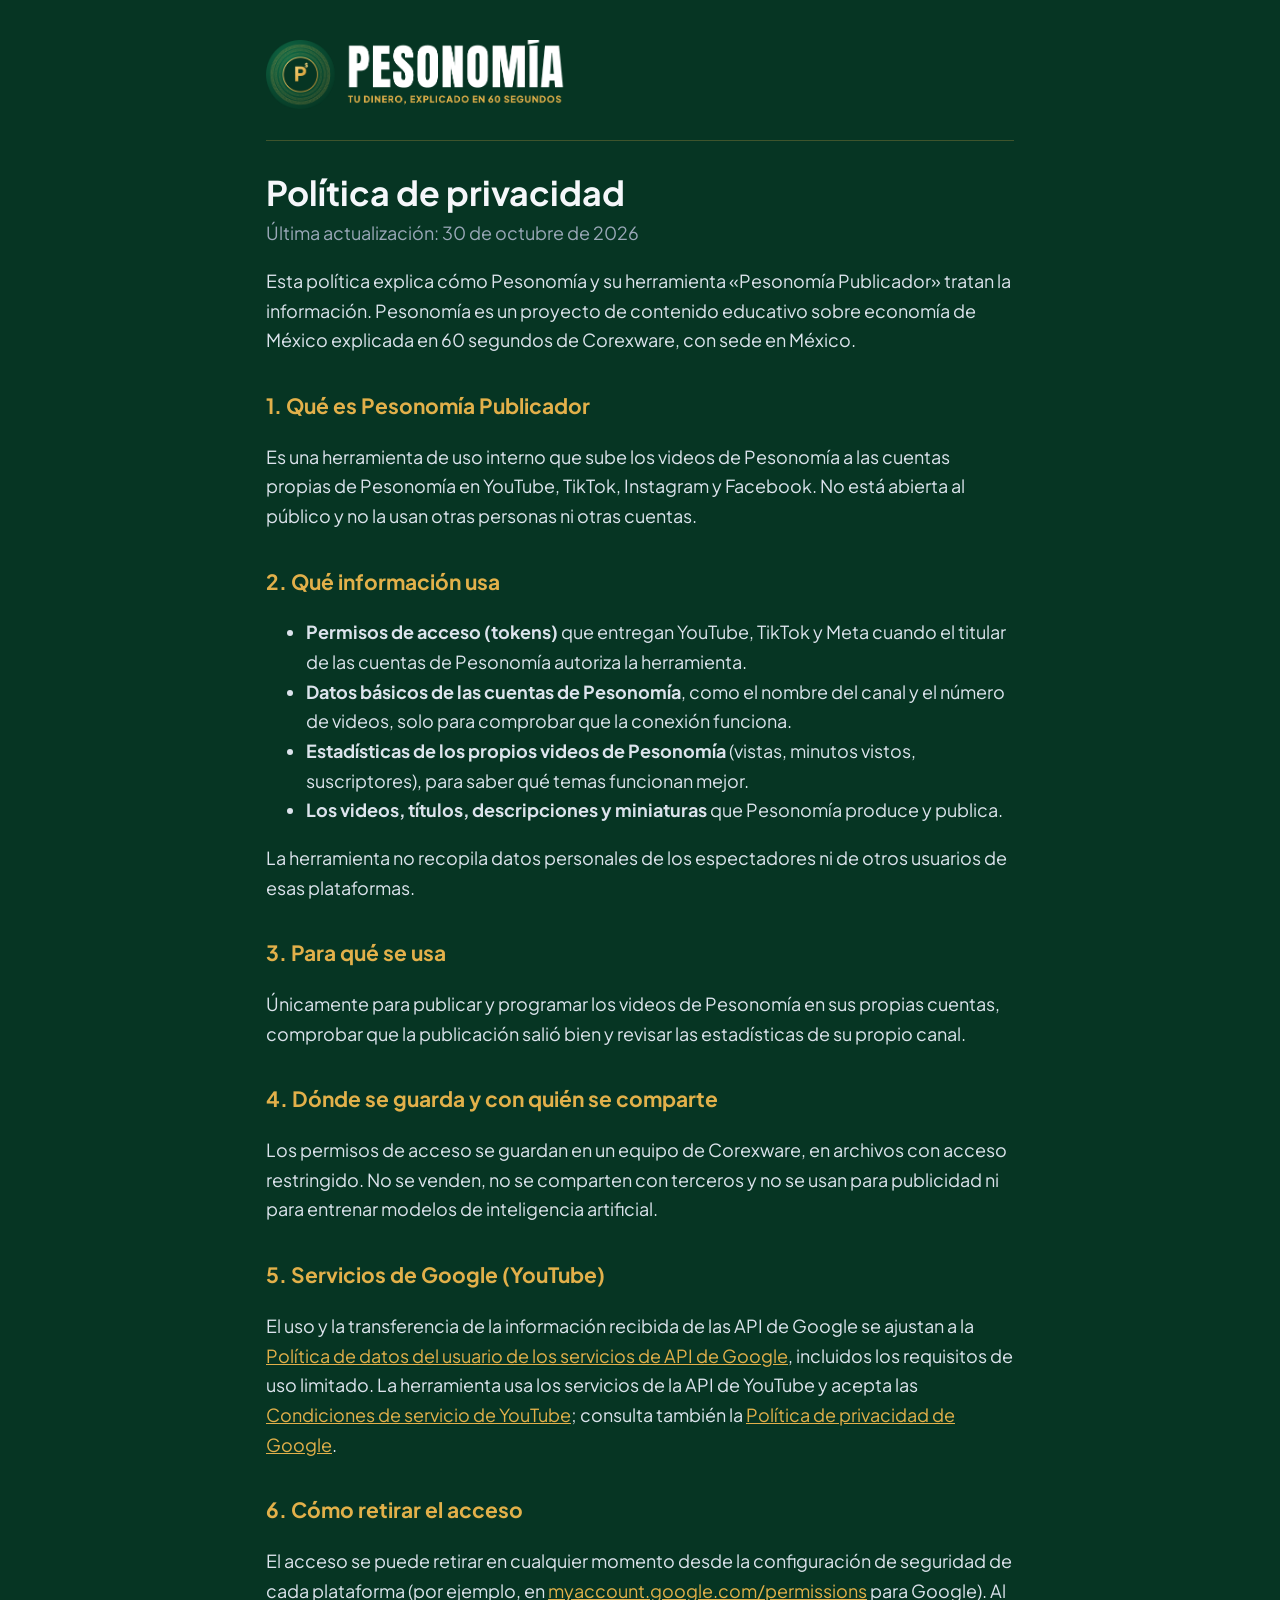
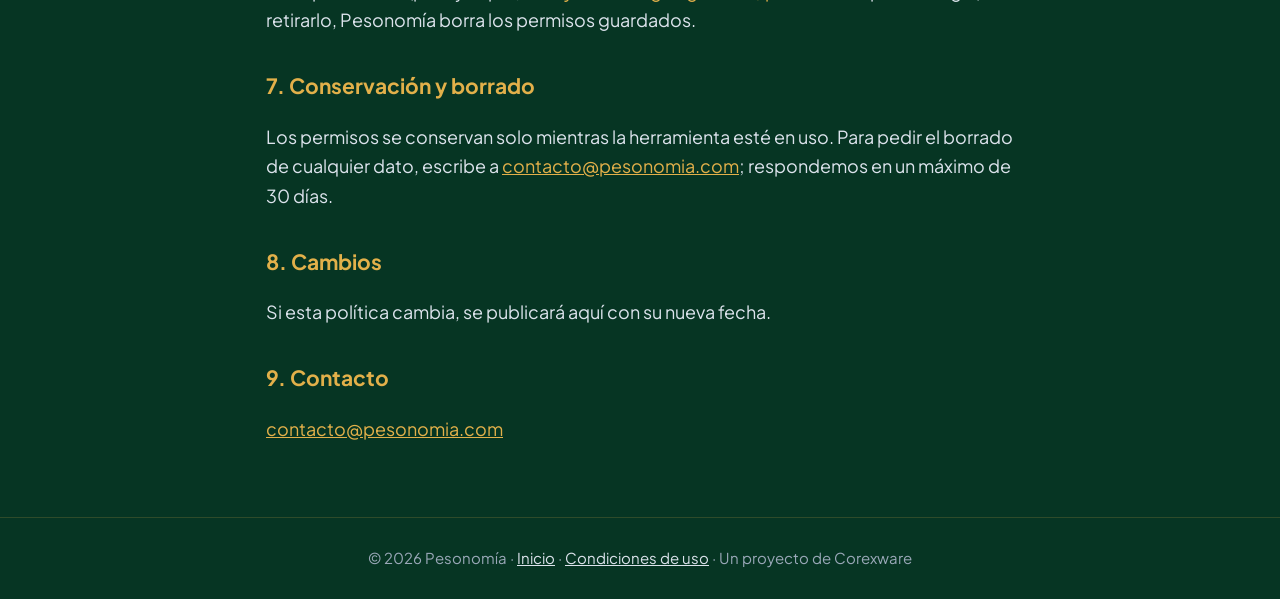
==== privacidad.html @ 996c8a43 "Página web de Pesonomía Co-Authored-By: Claude Opus 5.5 <noreply@anthropic.com>" ====
<!doctype html>
<html lang="es">
<head>
<meta charset="utf-8">
<meta name="viewport" content="width=device-width, initial-scale=1">
<title>Política de privacidad · Pesonomía</title>
<link rel="icon" href="icono.png" type="image/png">
<link rel="preconnect" href="https://fonts.googleapis.com">
<link rel="preconnect" href="https://fonts.gstatic.com" crossorigin>
<link href="https://fonts.googleapis.com/css2?family=Plus+Jakarta+Sans:wght@400;700&display=swap" rel="stylesheet">
<link rel="stylesheet" href="estilo.css">
</head>
<body class="">
<main class="legal">
  <header><a href="index.html"><img src="logo.png" alt="Pesonomía"></a></header>

  <h1>Política de privacidad</h1>
  <p class="fecha">Última actualización: 30 de octubre de 2026</p>

  <p>Esta política explica cómo Pesonomía y su herramienta «Pesonomía Publicador» tratan la información. Pesonomía es un proyecto de contenido educativo sobre economía de México explicada en 60 segundos de Corexware, con sede en México.</p>

  <h2>1. Qué es Pesonomía Publicador</h2>
  <p>Es una herramienta de uso interno que sube los videos de Pesonomía a las cuentas propias de Pesonomía en YouTube, TikTok, Instagram y Facebook. No está abierta al público y no la usan otras personas ni otras cuentas.</p>

  <h2>2. Qué información usa</h2>
  <ul>
    <li><strong>Permisos de acceso (tokens)</strong> que entregan YouTube, TikTok y Meta cuando el titular de las cuentas de Pesonomía autoriza la herramienta.</li>
    <li><strong>Datos básicos de las cuentas de Pesonomía</strong>, como el nombre del canal y el número de videos, solo para comprobar que la conexión funciona.</li>
    <li><strong>Estadísticas de los propios videos de Pesonomía</strong> (vistas, minutos vistos, suscriptores), para saber qué temas funcionan mejor.</li>
    <li><strong>Los videos, títulos, descripciones y miniaturas</strong> que Pesonomía produce y publica.</li>
  </ul>
  <p>La herramienta no recopila datos personales de los espectadores ni de otros usuarios de esas plataformas.</p>

  <h2>3. Para qué se usa</h2>
  <p>Únicamente para publicar y programar los videos de Pesonomía en sus propias cuentas, comprobar que la publicación salió bien y revisar las estadísticas de su propio canal.</p>

  <h2>4. Dónde se guarda y con quién se comparte</h2>
  <p>Los permisos de acceso se guardan en un equipo de Corexware, en archivos con acceso restringido. No se venden, no se comparten con terceros y no se usan para publicidad ni para entrenar modelos de inteligencia artificial.</p>

  <h2>5. Servicios de Google (YouTube)</h2>
  <p>El uso y la transferencia de la información recibida de las API de Google se ajustan a la <a href="https://developers.google.com/terms/api-services-user-data-policy">Política de datos del usuario de los servicios de API de Google</a>, incluidos los requisitos de uso limitado. La herramienta usa los servicios de la API de YouTube y acepta las <a href="https://www.youtube.com/t/terms">Condiciones de servicio de YouTube</a>; consulta también la <a href="https://policies.google.com/privacy">Política de privacidad de Google</a>.</p>

  <h2>6. Cómo retirar el acceso</h2>
  <p>El acceso se puede retirar en cualquier momento desde la configuración de seguridad de cada plataforma (por ejemplo, en <a href="https://myaccount.google.com/permissions">myaccount.google.com/permissions</a> para Google). Al retirarlo, Pesonomía borra los permisos guardados.</p>

  <h2 id="borrado">7. Conservación y borrado</h2>
  <p>Los permisos se conservan solo mientras la herramienta esté en uso. Para pedir el borrado de cualquier dato, escribe a <a href="mailto:contacto@pesonomia.com">contacto@pesonomia.com</a>; respondemos en un máximo de 30 días.</p>

  <h2>8. Cambios</h2>
  <p>Si esta política cambia, se publicará aquí con su nueva fecha.</p>

  <h2>9. Contacto</h2>
  <p><a href="mailto:contacto@pesonomia.com">contacto@pesonomia.com</a></p>
</main>
<footer>© 2026 Pesonomía · <a href="index.html">Inicio</a> · <a href="terminos.html">Condiciones de uso</a> · Un proyecto de Corexware</footer>
</body>
</html>
---- estilo.css ----
:root {
  --fondo: #063523;
  --fondo-2: #0F6B47;
  --acento: #E2B04A;
  --acento-2: #F6D27A;
  --claro: #F5F7FA;
  --texto: #DCE3EC;
  --suave: #9AA8B8;
}
* { box-sizing: border-box; }
html, body { margin: 0; }
body {
  background: var(--fondo);
  color: var(--texto);
  font-family: "Plus Jakarta Sans", system-ui, -apple-system, "Segoe UI", sans-serif;
  font-size: 18px;
  line-height: 1.65;
}
a { color: var(--acento); }
a:hover { color: var(--claro); }

/* Portada */
.portada {
  min-height: 100vh;
  display: flex;
  flex-direction: column;
  align-items: center;
  justify-content: center;
  text-align: center;
  padding: 48px 16px;
  background:
    radial-gradient(ellipse at 50% 35%, color-mix(in srgb, var(--fondo-2) 85%, transparent) 0%, var(--fondo) 72%);
}
.portada img.logo { width: min(620px, 92vw); height: auto; }
.portada p.gancho { max-width: 660px; font-size: clamp(18px, 2.4vw, 22px); color: var(--claro); margin: 28px auto 32px; }
.botones { display: flex; gap: 12px; flex-wrap: wrap; justify-content: center; }
.boton {
  display: inline-block;
  padding: 12px 24px;
  border-radius: 999px;
  font-weight: 700;
  text-decoration: none;
  background: var(--acento);
  color: var(--fondo);
}
.boton:hover { background: var(--claro); color: var(--fondo); }
.boton.secundario { background: transparent; color: var(--claro); border: 2px solid color-mix(in srgb, var(--acento) 60%, transparent); }
.boton.secundario:hover { border-color: var(--claro); }
.temas {
  display: grid;
  grid-template-columns: repeat(auto-fit, minmax(min(220px, 100%), 1fr));
  gap: 16px;
  width: 100%;
  max-width: 980px;
  margin: 56px auto 0;
  text-align: left;
}
.tema { background: color-mix(in srgb, var(--fondo-2) 55%, transparent); border: 1px solid color-mix(in srgb, var(--acento) 25%, transparent); border-radius: 16px; padding: 18px 20px; }
.tema b { display: block; color: var(--acento); margin-bottom: 4px; }

/* Páginas legales */
main.legal { max-width: 780px; margin: 0 auto; padding: 32px 16px 56px; }
main.legal header { padding: 8px 0 24px; border-bottom: 1px solid color-mix(in srgb, var(--acento) 25%, transparent); }
main.legal header img { width: 300px; max-width: 80vw; height: auto; }
main.legal h1 { color: var(--claro); font-size: 34px; line-height: 1.2; margin: 32px 0 4px; }
main.legal h2 { color: var(--acento); font-size: 21px; margin-top: 34px; }
.fecha { color: var(--suave); margin-top: 0; }

footer { text-align: center; color: var(--suave); font-size: 15px; padding: 28px 16px; border-top: 1px solid color-mix(in srgb, var(--acento) 18%, transparent); }
footer a { color: var(--texto); }

/* Apariencia clara */
body.claro { --claro: #0F172A; --texto: #273244; --suave: #5B6878; background: #F6F7F9; }
body.claro .portada { background: radial-gradient(ellipse at 50% 35%, color-mix(in srgb, var(--acento) 14%, #ffffff) 0%, #F6F7F9 70%); }
body.claro .boton { background: var(--fondo); color: #fff; }
body.claro .boton:hover { background: var(--acento); color: var(--fondo); }
body.claro .boton.secundario { color: var(--fondo); border-color: var(--fondo); background: transparent; }
body.claro .tema { background: #ffffff; border-color: #E2E6EC; }
body.claro .tema b { color: var(--fondo); }
body.claro a { color: var(--fondo); }
body.claro main.legal h2 { color: var(--fondo); }
/* Portada con el banner del canal de fondo */
body.con-banner .portada { background: linear-gradient(color-mix(in srgb, var(--fondo) 62%, transparent), color-mix(in srgb, var(--fondo) 88%, transparent) 70%, var(--fondo)), url("compartir.jpg") center / cover no-repeat; }
body.claro.con-banner .portada { background: linear-gradient(rgba(246, 247, 249, .62), rgba(246, 247, 249, .9) 70%, #F6F7F9), url("compartir.jpg") center / cover no-repeat; }
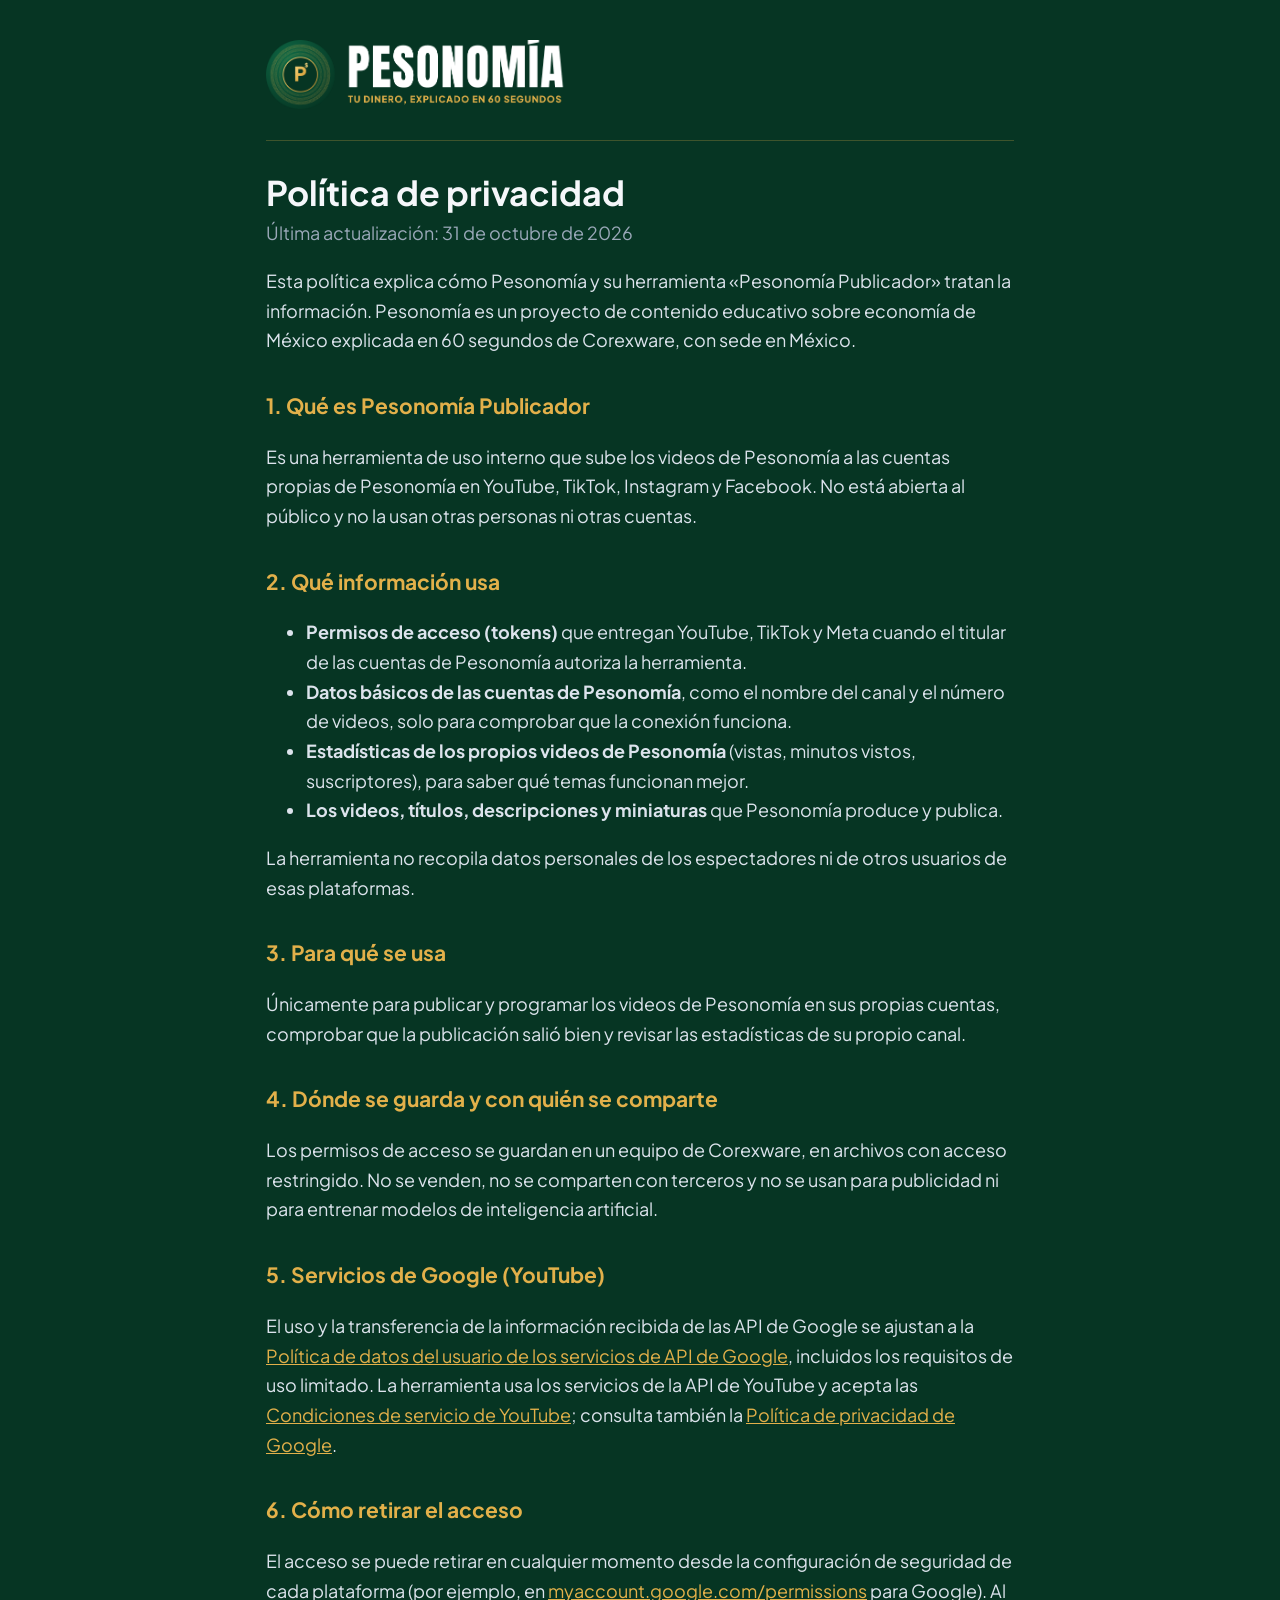
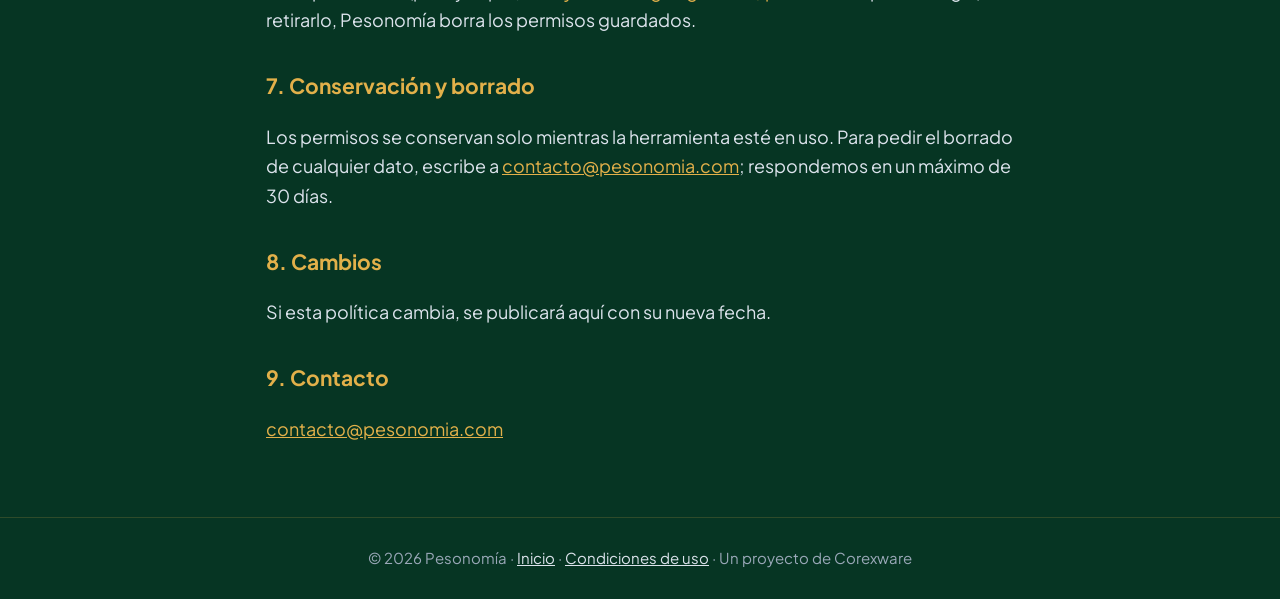
==== commit d8d9dc5f: "Página web de Pesonomía Co-Authored-By: Claude Opus 5.5 <noreply@anthropic.com>" ====
--- a/privacidad.html
+++ b/privacidad.html
@@ -15,7 +15,7 @@
   <header><a href="index.html"><img src="logo.png" alt="Pesonomía"></a></header>
 
   <h1>Política de privacidad</h1>
-  <p class="fecha">Última actualización: 30 de octubre de 2026</p>
+  <p class="fecha">Última actualización: 31 de octubre de 2026</p>
 
   <p>Esta política explica cómo Pesonomía y su herramienta «Pesonomía Publicador» tratan la información. Pesonomía es un proyecto de contenido educativo sobre economía de México explicada en 60 segundos de Corexware, con sede en México.</p>
 
